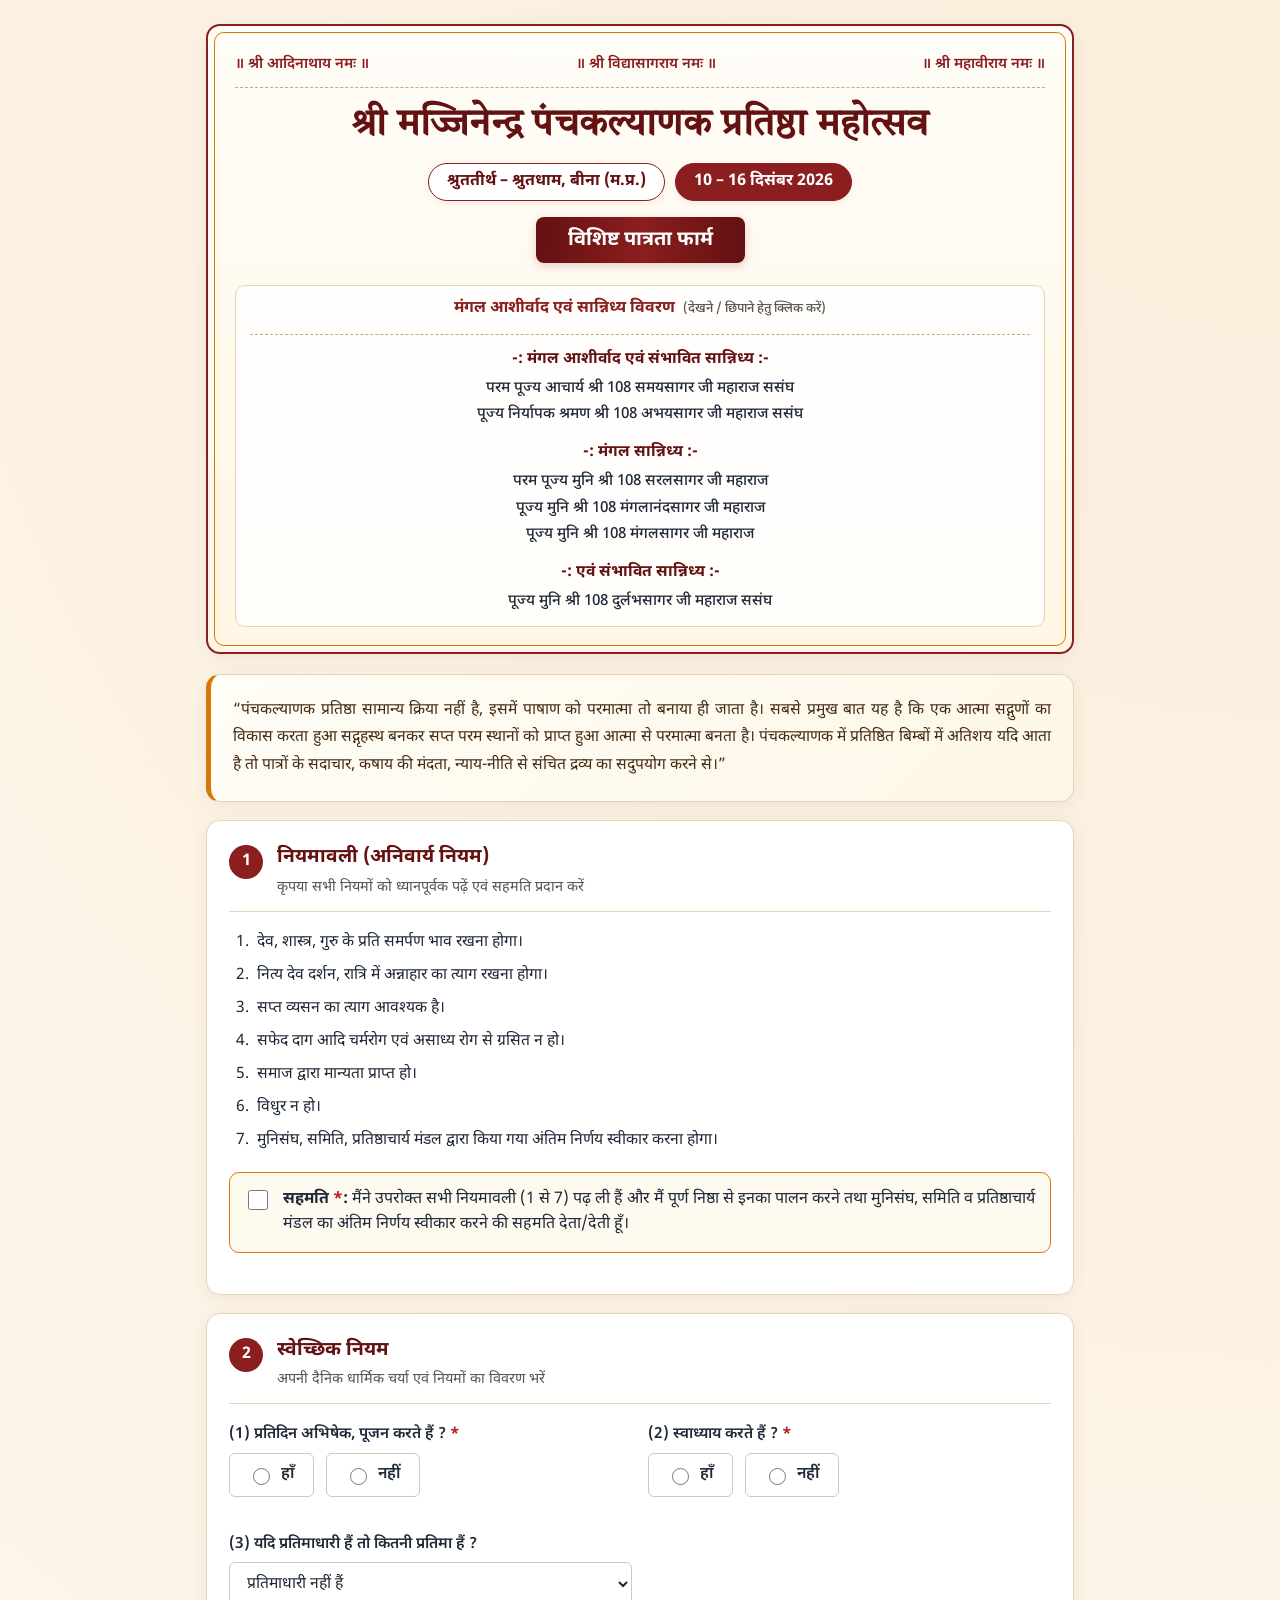
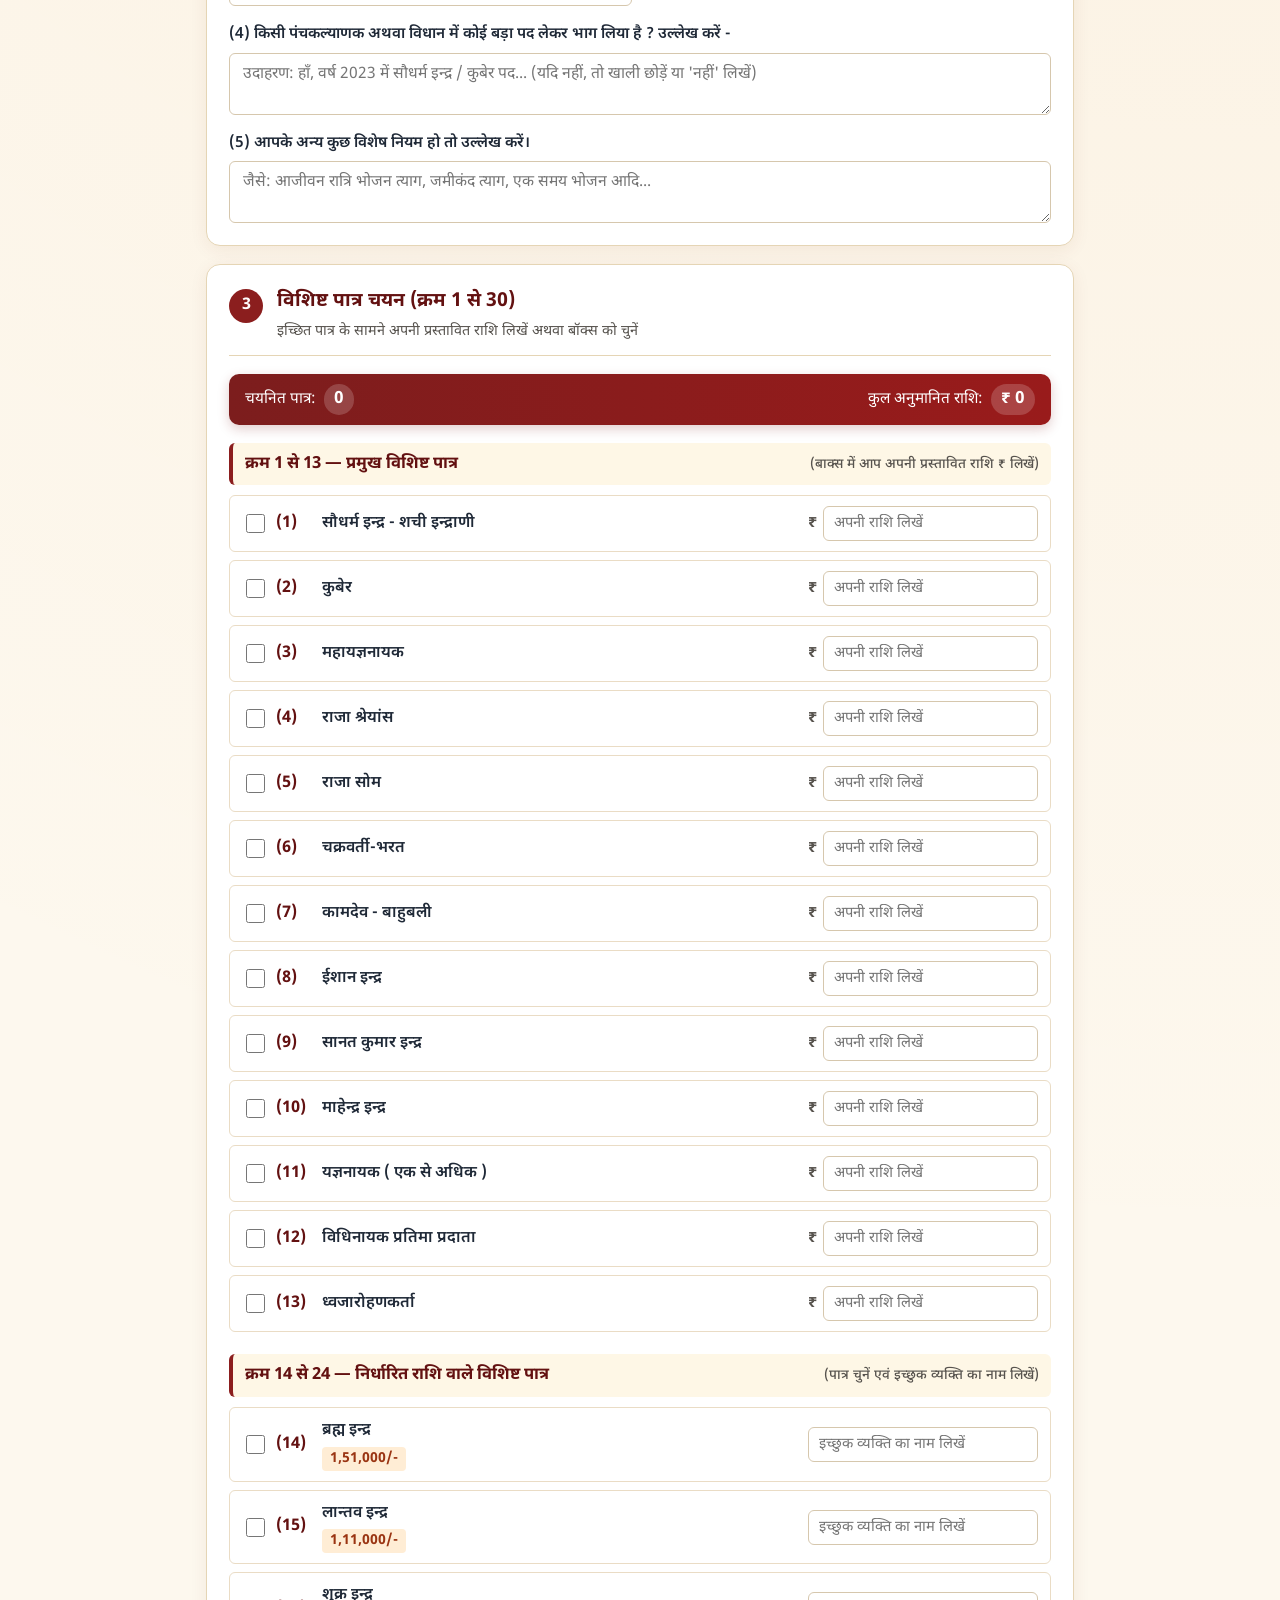
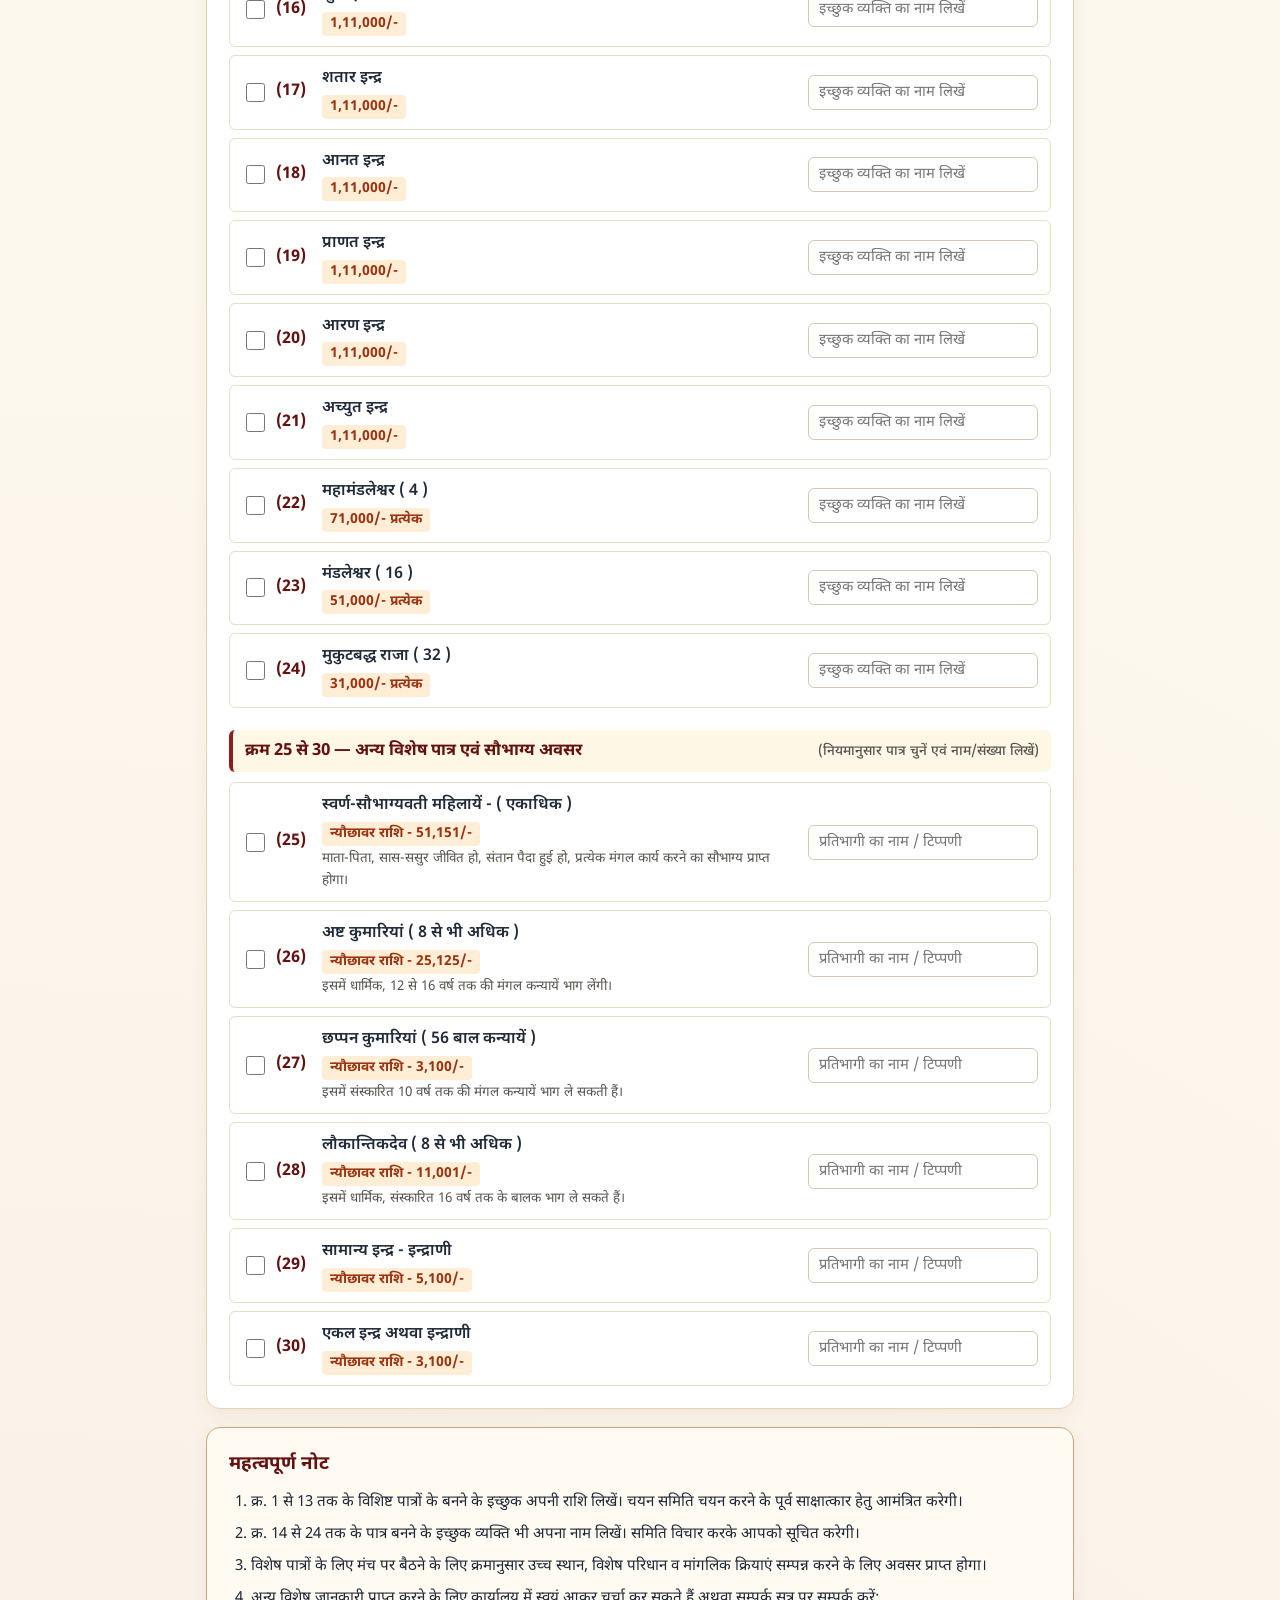
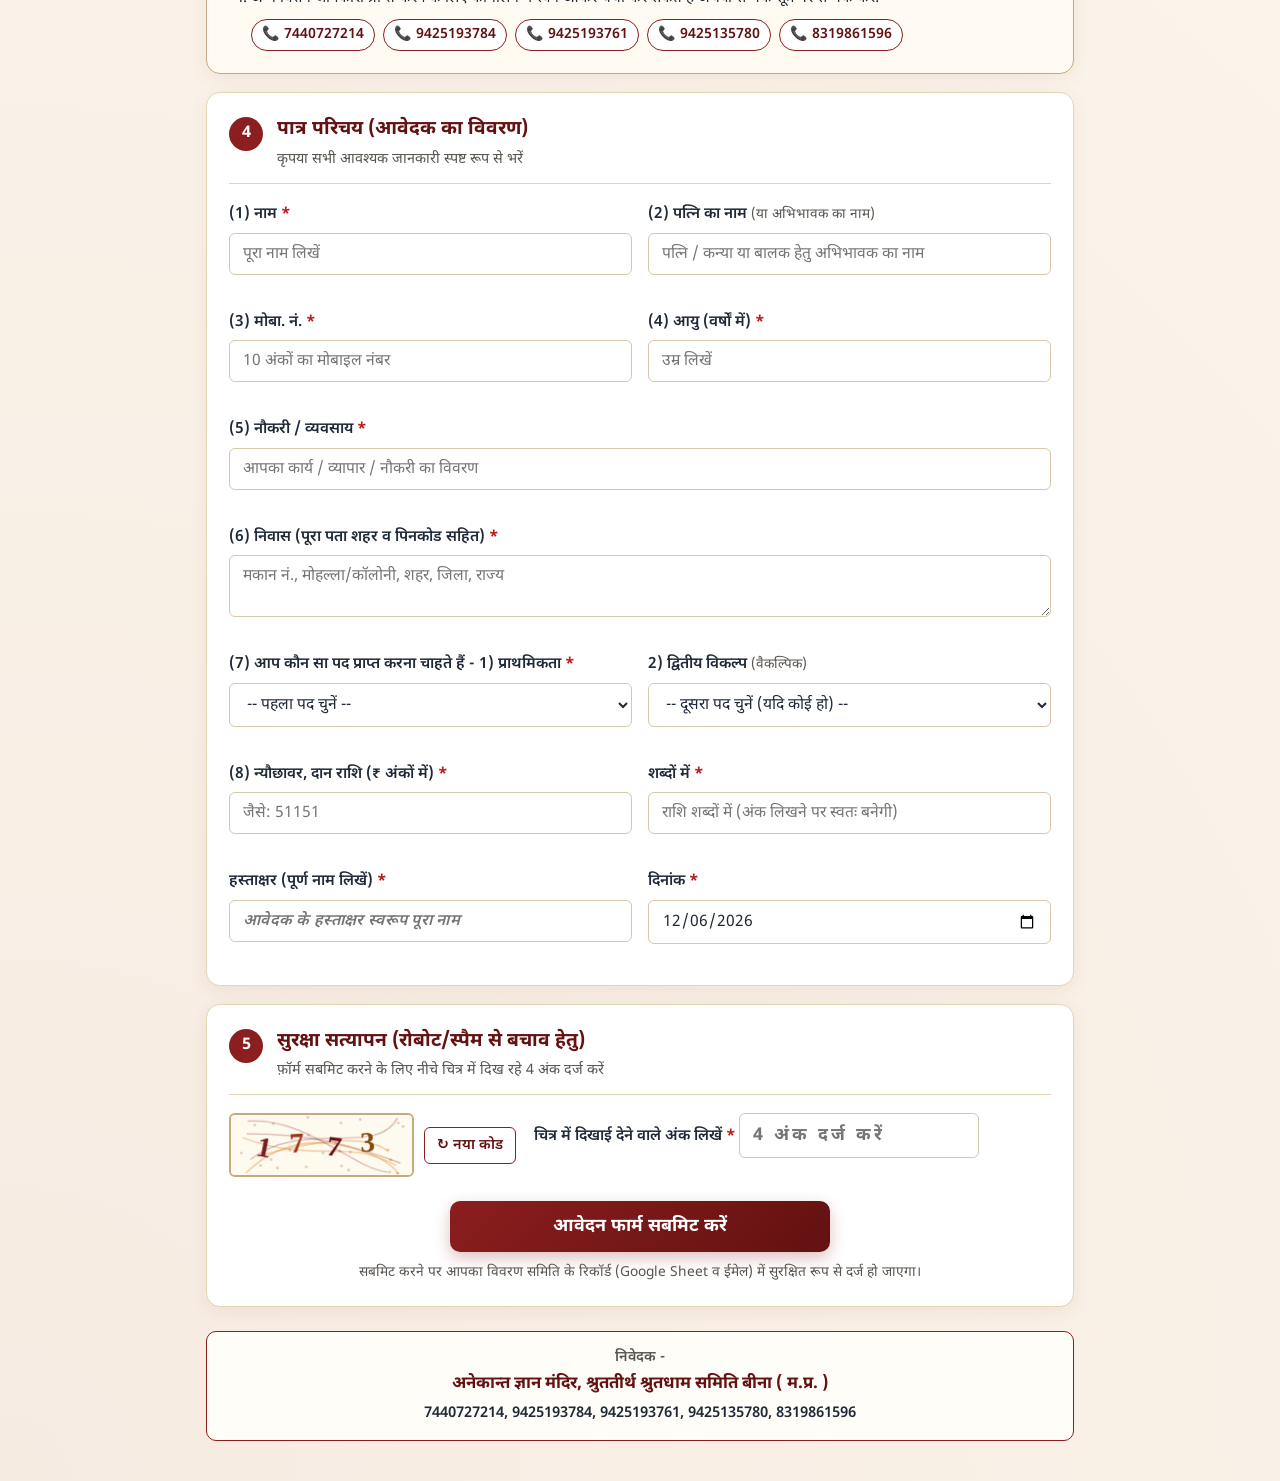
==== index.html @ d009ac20 "Initial commit: Panchkalyanak Vishishta Patrata Online Form" ====
<!DOCTYPE html>
<html lang="hi">
<head>
  <meta charset="UTF-8" />
  <meta name="viewport" content="width=device-width, initial-scale=1.0" />
  <title>विशिष्ट पात्रता फार्म | श्री मज्जिनेन्द्र पंचकल्याणक प्रतिष्ठा महोत्सव - बीना (म.प्र.)</title>
  <meta name="description" content="श्री मज्जिनेन्द्र पंचकल्याणक प्रतिष्ठा महोत्सव, श्रुततीर्थ – श्रुतधाम, बीना (म.प्र.) (10–16 दिसंबर 2026) हेतु ऑनलाइन विशिष्ट पात्रता आवेदन फार्म।" />
  <link rel="preconnect" href="https://fonts.googleapis.com" />
  <link rel="preconnect" href="https://fonts.gstatic.com" crossorigin />
  <link href="https://fonts.googleapis.com/css2?family=Noto+Sans+Devanagari:wght@400;500;600;700;800&family=Tiro+Devanagari+Hindi:ital@0;1&display=swap" rel="stylesheet" />
  <link rel="stylesheet" href="styles.css" />
</head>
<body>
  <!-- Connection Mode Banner (Visible only in Demo Mode before Apps Script URL is set) -->
  <div id="demoBanner" class="demo-banner hidden" role="status">
    <div class="demo-banner-inner">
      <span class="demo-badge">डेमो मोड</span>
      <span>यह फ़ॉर्म अभी स्थानीय प्रीव्यू मोड में है। ईमेल (<strong>1001anujjain@gmail.com</strong> - <em>panchkalyanak</em> फ़ोल्डर) व Google Sheet से जोड़ने के लिए <code>config.js</code> में अपना Apps Script URL जोड़ें।</span>
    </div>
  </div>

  <div class="page-wrapper">
    <!-- Sacred Header Card (Matches Page 1 of Offline Form) -->
    <header class="mahotsav-header">
      <div class="header-double-border">
        <div class="invocations">
          <span>॥ श्री आदिनाथाय नमः ॥</span>
          <span>॥ श्री विद्यासागराय नमः ॥</span>
          <span>॥ श्री महावीराय नमः ॥</span>
        </div>

        <h1 class="mahotsav-title">श्री मज्जिनेन्द्र पंचकल्याणक प्रतिष्ठा महोत्सव</h1>

        <div class="header-badges">
          <div class="ornate-pill">श्रुततीर्थ – श्रुतधाम, बीना (म.प्र.)</div>
          <div class="ornate-pill date-pill">10 – 16 दिसंबर 2026</div>
        </div>

        <div class="form-title-ribbon">
          <h2>विशिष्ट पात्रता फार्म</h2>
        </div>

        <!-- Blessings & Sannidhya -->
        <details class="sannidhya-details" open>
          <summary class="sannidhya-toggle">
            <span>मंगल आशीर्वाद एवं सान्निध्य विवरण</span>
            <span class="toggle-hint">(देखने / छिपाने हेतु क्लिक करें)</span>
          </summary>
          <div class="sannidhya-grid">
            <div class="sannidhya-block">
              <h3>-: मंगल आशीर्वाद एवं संभावित सान्निध्य :-</h3>
              <p>परम पूज्य आचार्य श्री 108 समयसागर जी महाराज ससंघ</p>
              <p>पूज्य निर्यापक श्रमण श्री 108 अभयसागर जी महाराज ससंघ</p>
            </div>
            <div class="sannidhya-block">
              <h3>-: मंगल सान्निध्य :-</h3>
              <p>परम पूज्य मुनि श्री 108 सरलसागर जी महाराज</p>
              <p>पूज्य मुनि श्री 108 मंगलानंदसागर जी महाराज</p>
              <p>पूज्य मुनि श्री 108 मंगलसागर जी महाराज</p>
            </div>
            <div class="sannidhya-block">
              <h3>-: एवं संभावित सान्निध्य :-</h3>
              <p>पूज्य मुनि श्री 108 दुर्लभसागर जी महाराज ससंघ</p>
            </div>
          </div>
        </details>
      </div>
    </header>

    <!-- Main Form Container -->
    <main id="formContainer">
      <!-- Intro Philosophy Banner (Page 2 top) -->
      <section class="card intro-quote-card" aria-label="महत्व एवं भावना">
        <p class="intro-quote">
          “पंचकल्याणक प्रतिष्ठा सामान्य क्रिया नहीं है, इसमें पाषाण को परमात्मा तो बनाया ही जाता है। सबसे प्रमुख बात यह है कि एक आत्मा सद्गुणों का विकास करता हुआ सद्गृहस्थ बनकर सप्त परम स्थानों को प्राप्त हुआ आत्मा से परमात्मा बनता है। पंचकल्याणक में प्रतिष्ठित बिम्बों में अतिशय यदि आता है तो पात्रों के सदाचार, कषाय की मंदता, न्याय-नीति से संचित द्रव्य का सदुपयोग करने से।”
        </p>
      </section>

      <form id="panchkalyanakForm" novalidate>
        <!-- Honeypot anti-bot field (hidden from real users) -->
        <div class="hp-field" aria-hidden="true">
          <label for="website_hp">Website</label>
          <input type="text" id="website_hp" name="website_hp" tabindex="-1" autocomplete="off" />
        </div>

        <!-- Section 1: Niyamavali (Mandatory Rules) -->
        <section class="card section-card" id="sec-niyamavali">
          <div class="section-heading">
            <span class="section-step">1</span>
            <div>
              <h3>नियमावली (अनिवार्य नियम)</h3>
              <p class="section-sub">कृपया सभी नियमों को ध्यानपूर्वक पढ़ें एवं सहमति प्रदान करें</p>
            </div>
          </div>

          <ol class="rules-list">
            <li>देव, शास्त्र, गुरु के प्रति समर्पण भाव रखना होगा।</li>
            <li>नित्य देव दर्शन, रात्रि में अन्नाहार का त्याग रखना होगा।</li>
            <li>सप्त व्यसन का त्याग आवश्यक है।</li>
            <li>सफेद दाग आदि चर्मरोग एवं असाध्य रोग से ग्रसित न हो।</li>
            <li>समाज द्वारा मान्यता प्राप्त हो।</li>
            <li>विधुर न हो।</li>
            <li>मुनिसंघ, समिति, प्रतिष्ठाचार्य मंडल द्वारा किया गया अंतिम निर्णय स्वीकार करना होगा।</li>
          </ol>

          <label class="consent-box" for="rulesAgreed">
            <input type="checkbox" id="rulesAgreed" name="rulesAgreed" required />
            <span>
              <strong>सहमति <span class="req">*</span>:</strong> मैंने उपरोक्त सभी नियमावली (1 से 7) पढ़ ली हैं और मैं पूर्ण निष्ठा से इनका पालन करने तथा मुनिसंघ, समिति व प्रतिष्ठाचार्य मंडल का अंतिम निर्णय स्वीकार करने की सहमति देता/देती हूँ।
            </span>
          </label>
          <div class="field-error" id="err-rulesAgreed"></div>
        </section>

        <!-- Section 2: Swechhik Niyam (Voluntary Rules) -->
        <section class="card section-card" id="sec-swechhik">
          <div class="section-heading">
            <span class="section-step">2</span>
            <div>
              <h3>स्वेच्छिक नियम</h3>
              <p class="section-sub">अपनी दैनिक धार्मिक चर्या एवं नियमों का विवरण भरें</p>
            </div>
          </div>

          <div class="voluntary-grid">
            <div class="form-group">
              <label class="group-label">(1) प्रतिदिन अभिषेक, पूजन करते हैं ? <span class="req">*</span></label>
              <div class="radio-row">
                <label class="radio-chip">
                  <input type="radio" name="abhishekPoojan" value="हाँ" required />
                  <span>हाँ</span>
                </label>
                <label class="radio-chip">
                  <input type="radio" name="abhishekPoojan" value="नहीं" />
                  <span>नहीं</span>
                </label>
              </div>
              <div class="field-error" id="err-abhishekPoojan"></div>
            </div>

            <div class="form-group">
              <label class="group-label">(2) स्वाध्याय करते हैं ? <span class="req">*</span></label>
              <div class="radio-row">
                <label class="radio-chip">
                  <input type="radio" name="swadhyay" value="हाँ" required />
                  <span>हाँ</span>
                </label>
                <label class="radio-chip">
                  <input type="radio" name="swadhyay" value="नहीं" />
                  <span>नहीं</span>
                </label>
              </div>
              <div class="field-error" id="err-swadhyay"></div>
            </div>

            <div class="form-group">
              <label for="pratimaCount" class="group-label">(3) यदि प्रतिमाधारी हैं तो कितनी प्रतिमा हैं ?</label>
              <select id="pratimaCount" name="pratimaCount" class="form-control">
                <option value="प्रतिमाधारी नहीं हैं">प्रतिमाधारी नहीं हैं</option>
                <option value="1 प्रतिमा">1 प्रतिमा</option>
                <option value="2 प्रतिमा">2 प्रतिमा</option>
                <option value="3 प्रतिमा">3 प्रतिमा</option>
                <option value="4 प्रतिमा">4 प्रतिमा</option>
                <option value="5 प्रतिमा">5 प्रतिमा</option>
                <option value="6 प्रतिमा">6 प्रतिमा</option>
                <option value="7 प्रतिमा">7 प्रतिमा</option>
                <option value="8 प्रतिमा">8 प्रतिमा</option>
                <option value="9 प्रतिमा">9 प्रतिमा</option>
                <option value="10 प्रतिमा">10 प्रतिमा</option>
                <option value="11 प्रतिमा">11 प्रतिमा</option>
              </select>
            </div>

            <div class="form-group full-width">
              <label for="previousPanchkalyanak" class="group-label">(4) किसी पंचकल्याणक अथवा विधान में कोई बड़ा पद लेकर भाग लिया है ? उल्लेख करें -</label>
              <textarea id="previousPanchkalyanak" name="previousPanchkalyanak" class="form-control" rows="2" placeholder="उदाहरण: हाँ, वर्ष 2023 में सौधर्म इन्द्र / कुबेर पद... (यदि नहीं, तो खाली छोड़ें या 'नहीं' लिखें)"></textarea>
            </div>

            <div class="form-group full-width">
              <label for="otherSpecialRules" class="group-label">(5) आपके अन्य कुछ विशेष नियम हो तो उल्लेख करें।</label>
              <textarea id="otherSpecialRules" name="otherSpecialRules" class="form-control" rows="2" placeholder="जैसे: आजीवन रात्रि भोजन त्याग, जमीकंद त्याग, एक समय भोजन आदि..."></textarea>
            </div>
          </div>
        </section>

        <!-- Section 3: Vishishta Patra (Items 1 to 30) -->
        <section class="card section-card" id="sec-patra">
          <div class="section-heading">
            <span class="section-step">3</span>
            <div>
              <h3>विशिष्ट पात्र चयन (क्रम 1 से 30)</h3>
              <p class="section-sub">इच्छित पात्र के सामने अपनी प्रस्तावित राशि लिखें अथवा बॉक्स को चुनें</p>
            </div>
          </div>

          <!-- Live Selection Summary Bar -->
          <div class="selection-summary-bar" id="selectionSummaryBar">
            <div class="summary-stat">
              <span class="summary-label">चयनित पात्र:</span>
              <strong id="selectedCountBadge">0</strong>
            </div>
            <div class="summary-stat">
              <span class="summary-label">कुल अनुमानित राशि:</span>
              <strong id="selectedTotalBadge">₹ 0</strong>
            </div>
          </div>

          <!-- Group A: 1 to 13 -->
          <div class="patra-group">
            <div class="patra-group-header">
              <h4>क्रम 1 से 13 — प्रमुख विशिष्ट पात्र</h4>
              <span class="group-hint">(बाक्स में आप अपनी प्रस्तावित राशि ₹ लिखें)</span>
            </div>
            <div id="patraGroupA" class="patra-list"></div>
          </div>

          <!-- Group B: 14 to 24 -->
          <div class="patra-group">
            <div class="patra-group-header">
              <h4>क्रम 14 से 24 — निर्धारित राशि वाले विशिष्ट पात्र</h4>
              <span class="group-hint">(पात्र चुनें एवं इच्छुक व्यक्ति का नाम लिखें)</span>
            </div>
            <div id="patraGroupB" class="patra-list"></div>
          </div>

          <!-- Group C: 25 to 30 -->
          <div class="patra-group">
            <div class="patra-group-header">
              <h4>क्रम 25 से 30 — अन्य विशेष पात्र एवं सौभाग्य अवसर</h4>
              <span class="group-hint">(नियमानुसार पात्र चुनें एवं नाम/संख्या लिखें)</span>
            </div>
            <div id="patraGroupC" class="patra-list"></div>
          </div>
        </section>

        <!-- Section 4: Important Notes -->
        <section class="card notes-card" id="sec-notes">
          <h3>महत्वपूर्ण नोट</h3>
          <ol class="notes-list">
            <li>क्र. 1 से 13 तक के विशिष्ट पात्रों के बनने के इच्छुक अपनी राशि लिखें। चयन समिति चयन करने के पूर्व साक्षात्कार हेतु आमंत्रित करेगी।</li>
            <li>क्र. 14 से 24 तक के पात्र बनने के इच्छुक व्यक्ति भी अपना नाम लिखें। समिति विचार करके आपको सूचित करेगी।</li>
            <li>विशेष पात्रों के लिए मंच पर बैठने के लिए क्रमानुसार उच्च स्थान, विशेष परिधान व मांगलिक क्रियाएं सम्पन्न करने के लिए अवसर प्राप्त होगा।</li>
            <li>
              अन्य विशेष जानकारी प्राप्त करने के लिए कार्यालय में स्वयं आकर चर्चा कर सकते हैं अथवा सम्पर्क सूत्र पर सम्पर्क करें:
              <div class="contact-chips">
                <a href="tel:7440727214" class="contact-chip">📞 7440727214</a>
                <a href="tel:9425193784" class="contact-chip">📞 9425193784</a>
                <a href="tel:9425193761" class="contact-chip">📞 9425193761</a>
                <a href="tel:9425135780" class="contact-chip">📞 9425135780</a>
                <a href="tel:8319861596" class="contact-chip">📞 8319861596</a>
              </div>
            </li>
          </ol>
        </section>

        <!-- Section 5: Patra Parichay (Applicant Details) -->
        <section class="card section-card" id="sec-parichay">
          <div class="section-heading">
            <span class="section-step">4</span>
            <div>
              <h3>पात्र परिचय (आवेदक का विवरण)</h3>
              <p class="section-sub">कृपया सभी आवश्यक जानकारी स्पष्ट रूप से भरें</p>
            </div>
          </div>

          <div class="parichay-grid">
            <div class="form-group">
              <label for="applicantName" class="group-label">(1) नाम <span class="req">*</span></label>
              <input type="text" id="applicantName" name="applicantName" class="form-control" required placeholder="पूरा नाम लिखें" />
              <div class="field-error" id="err-applicantName"></div>
            </div>

            <div class="form-group">
              <label for="spouseName" class="group-label">(2) पत्नि का नाम <span class="field-opt">(या अभिभावक का नाम)</span></label>
              <input type="text" id="spouseName" name="spouseName" class="form-control" placeholder="पत्नि / कन्या या बालक हेतु अभिभावक का नाम" />
            </div>

            <div class="form-group">
              <label for="mobileNumber" class="group-label">(3) मोबा. नं. <span class="req">*</span></label>
              <input type="tel" id="mobileNumber" name="mobileNumber" class="form-control" required maxlength="10" inputmode="numeric" placeholder="10 अंकों का मोबाइल नंबर" />
              <div class="field-error" id="err-mobileNumber"></div>
            </div>

            <div class="form-group">
              <label for="age" class="group-label">(4) आयु (वर्षों में) <span class="req">*</span></label>
              <input type="number" id="age" name="age" class="form-control" required min="1" max="120" placeholder="उम्र लिखें" />
              <div class="field-error" id="err-age"></div>
            </div>

            <div class="form-group full-width">
              <label for="occupation" class="group-label">(5) नौकरी / व्यवसाय <span class="req">*</span></label>
              <input type="text" id="occupation" name="occupation" class="form-control" required placeholder="आपका कार्य / व्यापार / नौकरी का विवरण" />
              <div class="field-error" id="err-occupation"></div>
            </div>

            <div class="form-group full-width">
              <label for="address" class="group-label">(6) निवास (पूरा पता शहर व पिनकोड सहित) <span class="req">*</span></label>
              <textarea id="address" name="address" class="form-control" rows="2" required placeholder="मकान नं., मोहल्ला/कॉलोनी, शहर, जिला, राज्य"></textarea>
              <div class="field-error" id="err-address"></div>
            </div>

            <div class="form-group">
              <label for="desiredRole1" class="group-label">(7) आप कौन सा पद प्राप्त करना चाहते हैं - 1) प्राथमिकता <span class="req">*</span></label>
              <select id="desiredRole1" name="desiredRole1" class="form-control" required>
                <option value="">-- पहला पद चुनें --</option>
              </select>
              <div class="field-error" id="err-desiredRole1"></div>
            </div>

            <div class="form-group">
              <label for="desiredRole2" class="group-label">2) द्वितीय विकल्प <span class="field-opt">(वैकल्पिक)</span></label>
              <select id="desiredRole2" name="desiredRole2" class="form-control">
                <option value="">-- दूसरा पद चुनें (यदि कोई हो) --</option>
              </select>
            </div>

            <div class="form-group">
              <label for="donationAmount" class="group-label">(8) न्यौछावर, दान राशि (₹ अंकों में) <span class="req">*</span></label>
              <input type="number" id="donationAmount" name="donationAmount" class="form-control" required min="0" placeholder="जैसे: 51151" />
              <div class="field-error" id="err-donationAmount"></div>
            </div>

            <div class="form-group">
              <label for="donationAmountWords" class="group-label">शब्दों में <span class="req">*</span></label>
              <input type="text" id="donationAmountWords" name="donationAmountWords" class="form-control" required placeholder="राशि शब्दों में (अंक लिखने पर स्वतः बनेगी)" />
              <div class="field-error" id="err-donationAmountWords"></div>
            </div>

            <div class="form-group">
              <label for="signature" class="group-label">हस्ताक्षर (पूर्ण नाम लिखें) <span class="req">*</span></label>
              <input type="text" id="signature" name="signature" class="form-control signature-input" required placeholder="आवेदक के हस्ताक्षर स्वरूप पूरा नाम" />
              <div class="field-error" id="err-signature"></div>
            </div>

            <div class="form-group">
              <label for="submissionDate" class="group-label">दिनांक <span class="req">*</span></label>
              <input type="date" id="submissionDate" name="submissionDate" class="form-control" required />
              <div class="field-error" id="err-submissionDate"></div>
            </div>
          </div>
        </section>

        <!-- Section 6: Simple CAPTCHA & Submit -->
        <section class="card section-card captcha-card" id="sec-captcha">
          <div class="section-heading">
            <span class="section-step">5</span>
            <div>
              <h3>सुरक्षा सत्यापन (रोबोट/स्पैम से बचाव हेतु)</h3>
              <p class="section-sub">फ़ॉर्म सबमिट करने के लिए नीचे चित्र में दिख रहे 4 अंक दर्ज करें</p>
            </div>
          </div>

          <div class="captcha-row">
            <div class="captcha-visual-box">
              <div id="captchaDisplay" class="captcha-display" aria-label="सुरक्षा कोड चित्र">
                <span class="captcha-loading">कोड लोड हो रहा है...</span>
              </div>
              <button type="button" id="refreshCaptchaBtn" class="btn-refresh-captcha" title="नया कोड प्राप्त करें">
                ↻ नया कोड
              </button>
            </div>

            <div class="captcha-input-wrap">
              <label for="captchaInput" class="group-label">चित्र में दिखाई देने वाले अंक लिखें <span class="req">*</span></label>
              <input type="text" id="captchaInput" name="captchaInput" class="form-control captcha-input" required maxlength="6" inputmode="numeric" autocomplete="off" placeholder="4 अंक दर्ज करें" />
              <div class="field-error" id="err-captchaInput"></div>
            </div>
          </div>

          <div id="formGlobalError" class="global-error hidden" role="alert"></div>

          <div class="submit-actions">
            <button type="submit" id="submitBtn" class="btn-submit">
              <span class="btn-text">आवेदन फार्म सबमिट करें</span>
              <span class="btn-spinner hidden" aria-hidden="true"></span>
            </button>
            <p class="submit-note">
              सबमिट करने पर आपका विवरण समिति के रिकॉर्ड (Google Sheet व ईमेल) में सुरक्षित रूप से दर्ज हो जाएगा।
            </p>
          </div>
        </section>
      </form>
    </main>

    <!-- Success / Confirmation Receipt View -->
    <section id="receiptView" class="card receipt-card hidden" aria-live="polite">
      <div class="receipt-badge">✓</div>
      <h2>आवेदन सफलतापूर्वक प्राप्त हुआ!</h2>
      <p class="receipt-subtitle">
        श्री मज्जिनेन्द्र पंचकल्याणक प्रतिष्ठा महोत्सव - विशिष्ट पात्रता फार्म दर्ज कर लिया गया है।
      </p>

      <div class="receipt-ref-box">
        <span>आवेदन संदर्भ क्रमांक (Reference ID):</span>
        <strong id="receiptRefId">PK-2026-0000</strong>
      </div>

      <div id="receiptDemoNotice" class="receipt-demo-notice hidden">
        <strong>नोट (डेमो मोड):</strong> अभी Apps Script URL लिंक नहीं है, इसलिए यह केवल लोकल प्रीव्यू रसीद है। लाइव होने के बाद हर एंट्री सीधे <strong>1001anujjain@gmail.com</strong> (<em>panchkalyanak</em> फ़ोल्डर) व Google Sheet में जाएगी।
      </div>

      <div class="receipt-summary" id="receiptSummary"></div>

      <div class="receipt-actions no-print">
        <button type="button" id="printReceiptBtn" class="btn-secondary">🖨️ रसीद प्रिंट / PDF सेव करें</button>
        <button type="button" id="newFormBtn" class="btn-primary-outline">नया फॉर्म भरें</button>
      </div>
    </section>

    <!-- Footer (Nivedak from Page 1) -->
    <footer class="mahotsav-footer">
      <div class="footer-box">
        <p class="nivedak-label">निवेदक -</p>
        <p class="nivedak-name">अनेकान्त ज्ञान मंदिर, श्रुततीर्थ श्रुतधाम समिति बीना ( म.प्र. )</p>
        <p class="nivedak-phones">
          7440727214, 9425193784, 9425193761, 9425135780, 8319861596
        </p>
      </div>
    </footer>
  </div>

  <script src="config.js"></script>
  <script src="app.js"></script>
</body>
</html>
---- styles.css ----
:root {
  --bg-page: #fdf8ee;
  --bg-card: #ffffff;
  --bg-subtle: #fffaf0;
  --primary: #8b1e1e;       /* Sacred Deep Maroon */
  --primary-dark: #631111;
  --accent: #d97706;        /* Saffron Gold */
  --accent-light: #fef3c7;
  --border: #e5d5b5;
  --border-strong: #c8a97e;
  --text-main: #1f2937;
  --text-muted: #57534e;
  --success: #15803d;
  --success-bg: #f0fdf4;
  --danger: #b91c1c;
  --danger-bg: #fef2f2;
  --radius-lg: 14px;
  --radius-md: 10px;
  --radius-sm: 6px;
  --shadow-card: 0 4px 18px rgba(107, 45, 20, 0.07);
}

*,
*::before,
*::after {
  box-sizing: border-box;
}

body {
  margin: 0;
  padding: 0;
  background-color: var(--bg-page);
  background-image: radial-gradient(circle at top right, rgba(217, 119, 6, 0.08), transparent 45%),
    radial-gradient(circle at bottom left, rgba(139, 30, 30, 0.06), transparent 45%);
  color: var(--text-main);
  font-family: "Noto Sans Devanagari", system-ui, -apple-system, "Segoe UI", Roboto, sans-serif;
  line-height: 1.6;
  font-size: 16px;
}

.hidden {
  display: none !important;
}

/* Demo Mode Banner */
.demo-banner {
  background: #fff7ed;
  border-bottom: 2px solid #f59e0b;
  color: #7c2d12;
  padding: 10px 16px;
  font-size: 0.9rem;
}

.demo-banner-inner {
  max-width: 900px;
  margin: 0 auto;
  display: flex;
  flex-wrap: wrap;
  align-items: center;
  gap: 8px;
}

.demo-badge {
  background: #d97706;
  color: #fff;
  padding: 2px 10px;
  border-radius: 999px;
  font-weight: 700;
  font-size: 0.8rem;
}

.demo-banner code {
  background: rgba(217, 119, 6, 0.14);
  padding: 1px 6px;
  border-radius: 4px;
  font-family: monospace;
}

/* Main Page Wrapper */
.page-wrapper {
  max-width: 900px;
  margin: 24px auto 40px;
  padding: 0 16px;
}

/* Header Card */
.mahotsav-header {
  background: linear-gradient(180deg, #fffdf8 0%, #fff6e5 100%);
  border: 2px solid var(--primary);
  border-radius: var(--radius-lg);
  padding: 6px;
  box-shadow: var(--shadow-card);
  margin-bottom: 20px;
}

.header-double-border {
  border: 1.5px solid var(--accent);
  border-radius: 10px;
  padding: 20px 20px 18px;
  text-align: center;
}

.invocations {
  display: flex;
  flex-wrap: wrap;
  justify-content: space-between;
  gap: 8px;
  font-size: 0.92rem;
  font-weight: 600;
  color: var(--primary);
  border-bottom: 1px dashed var(--border-strong);
  padding-bottom: 10px;
  margin-bottom: 14px;
}

.mahotsav-title {
  margin: 4px 0 14px;
  font-family: "Tiro Devanagari Hindi", "Noto Sans Devanagari", serif;
  font-size: clamp(1.55rem, 4vw, 2.3rem);
  font-weight: 700;
  color: var(--primary-dark);
  letter-spacing: 0.3px;
  line-height: 1.3;
}

.header-badges {
  display: flex;
  flex-wrap: wrap;
  justify-content: center;
  gap: 10px;
  margin-bottom: 16px;
}

.ornate-pill {
  background: #fff;
  border: 1.5px solid var(--primary);
  color: var(--primary-dark);
  padding: 5px 18px;
  border-radius: 999px;
  font-weight: 700;
  font-size: 1rem;
  box-shadow: 0 2px 6px rgba(139, 30, 30, 0.08);
}

.date-pill {
  background: var(--primary);
  color: #fff;
  border-color: var(--primary);
}

.form-title-ribbon {
  display: inline-block;
  background: linear-gradient(90deg, var(--primary-dark), var(--primary), var(--primary-dark));
  color: #fff;
  padding: 7px 32px;
  border-radius: 8px;
  margin-bottom: 14px;
  box-shadow: 0 3px 10px rgba(139, 30, 30, 0.2);
}

.form-title-ribbon h2 {
  margin: 0;
  font-size: 1.25rem;
  font-weight: 700;
}

/* Sannidhya Accordion */
.sannidhya-details {
  margin-top: 8px;
  background: rgba(255, 255, 255, 0.85);
  border: 1px solid var(--border);
  border-radius: var(--radius-md);
  padding: 10px 14px;
  text-align: center;
}

.sannidhya-toggle {
  cursor: pointer;
  font-weight: 700;
  color: var(--primary);
  display: flex;
  justify-content: center;
  align-items: center;
  gap: 8px;
  list-style: none;
}

.sannidhya-toggle::-webkit-details-marker {
  display: none;
}

.toggle-hint {
  font-size: 0.8rem;
  font-weight: 500;
  color: var(--text-muted);
}

.sannidhya-grid {
  margin-top: 12px;
  padding-top: 12px;
  border-top: 1px dashed var(--border-strong);
  display: grid;
  gap: 12px;
}

.sannidhya-block h3 {
  margin: 0 0 4px;
  font-size: 0.98rem;
  color: var(--primary-dark);
}

.sannidhya-block p {
  margin: 2px 0;
  font-size: 0.95rem;
  font-weight: 500;
}

/* Cards */
.card {
  background: var(--bg-card);
  border: 1px solid var(--border);
  border-radius: var(--radius-lg);
  padding: 22px;
  margin-bottom: 18px;
  box-shadow: var(--shadow-card);
}

.intro-quote-card {
  background: linear-gradient(135deg, #fffdf7 0%, #fef7e6 100%);
  border-left: 5px solid var(--accent);
}

.intro-quote {
  margin: 0;
  font-size: 0.98rem;
  color: #442c15;
  text-align: justify;
  line-height: 1.75;
}

.section-heading {
  display: flex;
  align-items: flex-start;
  gap: 14px;
  margin-bottom: 18px;
  padding-bottom: 12px;
  border-bottom: 1.5px solid var(--border);
}

.section-step {
  flex-shrink: 0;
  width: 34px;
  height: 34px;
  border-radius: 50%;
  background: var(--primary);
  color: #fff;
  display: flex;
  align-items: center;
  justify-content: center;
  font-weight: 700;
  font-size: 1rem;
  margin-top: 2px;
}

.section-heading h3 {
  margin: 0;
  font-size: 1.2rem;
  color: var(--primary-dark);
}

.section-sub {
  margin: 2px 0 0;
  font-size: 0.9rem;
  color: var(--text-muted);
}

/* Niyamavali Rules */
.rules-list {
  margin: 0 0 18px;
  padding-left: 24px;
  display: grid;
  gap: 8px;
}

.rules-list li {
  padding-left: 4px;
  font-size: 0.98rem;
}

.consent-box {
  display: flex;
  align-items: flex-start;
  gap: 12px;
  background: var(--bg-subtle);
  border: 1.5px solid var(--accent);
  border-radius: var(--radius-md);
  padding: 14px;
  cursor: pointer;
  transition: background-color 0.2s;
}

.consent-box:hover {
  background: #fef3c7;
}

.consent-box input[type="checkbox"] {
  width: 20px;
  height: 20px;
  margin-top: 3px;
  accent-color: var(--primary);
  flex-shrink: 0;
  cursor: pointer;
}

/* Form Controls */
.voluntary-grid,
.parichay-grid {
  display: grid;
  grid-template-columns: repeat(2, minmax(0, 1fr));
  gap: 16px;
}

.form-group {
  display: flex;
  flex-direction: column;
}

.form-group.full-width {
  grid-column: 1 / -1;
}

.group-label {
  font-weight: 600;
  margin-bottom: 6px;
  font-size: 0.96rem;
  color: var(--text-main);
}

.field-opt {
  font-weight: 400;
  font-size: 0.85rem;
  color: var(--text-muted);
}

.req {
  color: var(--danger);
  font-weight: 700;
}

.form-control {
  width: 100%;
  padding: 10px 13px;
  border: 1.5px solid #d6c7ad;
  border-radius: var(--radius-sm);
  font-family: inherit;
  font-size: 0.98rem;
  color: var(--text-main);
  background: #fff;
  transition: border-color 0.2s, box-shadow 0.2s;
}

.form-control:focus {
  outline: none;
  border-color: var(--primary);
  box-shadow: 0 0 0 3px rgba(139, 30, 30, 0.12);
}

.form-control.invalid {
  border-color: var(--danger);
  background: var(--danger-bg);
}

.signature-input {
  font-style: italic;
  font-weight: 600;
  letter-spacing: 0.3px;
}

/* Radio Chips */
.radio-row {
  display: flex;
  gap: 12px;
  flex-wrap: wrap;
}

.radio-chip {
  display: inline-flex;
  align-items: center;
  gap: 8px;
  padding: 8px 18px;
  border: 1.5px solid #d6c7ad;
  border-radius: var(--radius-sm);
  cursor: pointer;
  background: #fff;
  font-weight: 600;
  transition: all 0.15s;
}

.radio-chip:has(input:checked) {
  border-color: var(--primary);
  background: #fef2f2;
  color: var(--primary-dark);
}

.radio-chip input {
  accent-color: var(--primary);
  width: 17px;
  height: 17px;
  cursor: pointer;
}

/* Selection Summary Bar */
.selection-summary-bar {
  position: sticky;
  top: 8px;
  z-index: 20;
  background: linear-gradient(90deg, #7c1d1d, #991b1b);
  color: #fff;
  border-radius: var(--radius-md);
  padding: 10px 16px;
  margin-bottom: 18px;
  display: flex;
  flex-wrap: wrap;
  justify-content: space-between;
  align-items: center;
  gap: 12px;
  box-shadow: 0 4px 12px rgba(124, 29, 29, 0.22);
}

.summary-stat {
  display: flex;
  align-items: center;
  gap: 8px;
  font-size: 0.96rem;
}

.summary-stat strong {
  background: rgba(255, 255, 255, 0.18);
  padding: 2px 10px;
  border-radius: 999px;
  font-size: 1.05rem;
}

/* Patra Groups & Rows */
.patra-group {
  margin-bottom: 22px;
}

.patra-group:last-child {
  margin-bottom: 0;
}

.patra-group-header {
  display: flex;
  flex-wrap: wrap;
  justify-content: space-between;
  align-items: baseline;
  gap: 6px;
  background: #fef7e6;
  border-left: 4px solid var(--primary);
  padding: 8px 12px;
  border-radius: 6px;
  margin-bottom: 10px;
}

.patra-group-header h4 {
  margin: 0;
  font-size: 1.04rem;
  color: var(--primary-dark);
}

.group-hint {
  font-size: 0.85rem;
  color: var(--text-muted);
  font-weight: 500;
}

.patra-list {
  display: grid;
  gap: 8px;
}

.patra-row {
  display: grid;
  grid-template-columns: auto 1fr minmax(170px, 230px);
  align-items: center;
  gap: 12px;
  padding: 10px 12px;
  border: 1.5px solid #eadcc5;
  border-radius: var(--radius-sm);
  background: #fff;
  transition: border-color 0.2s, background-color 0.2s;
}

.patra-row.selected {
  border-color: var(--primary);
  background: #fff9f5;
}

.patra-check-wrap {
  display: flex;
  align-items: center;
  gap: 8px;
}

.patra-checkbox {
  width: 19px;
  height: 19px;
  accent-color: var(--primary);
  cursor: pointer;
}

.patra-num {
  font-weight: 700;
  color: var(--primary-dark);
  min-width: 34px;
}

.patra-info {
  display: flex;
  flex-direction: column;
}

.patra-title {
  font-weight: 600;
  color: var(--text-main);
}

.patra-desc {
  font-size: 0.84rem;
  color: var(--text-muted);
  margin-top: 2px;
}

.patra-fixed-fee {
  display: inline-block;
  margin-top: 3px;
  font-size: 0.86rem;
  font-weight: 700;
  color: #9a3412;
  background: #ffedd5;
  padding: 1px 8px;
  border-radius: 4px;
  width: fit-content;
}

.patra-input-box {
  display: flex;
  align-items: center;
  gap: 6px;
}

.currency-prefix {
  font-weight: 700;
  color: var(--text-muted);
}

.patra-amount-input,
.patra-note-input {
  width: 100%;
  padding: 7px 10px;
  border: 1.5px solid #d6c7ad;
  border-radius: 6px;
  font-family: inherit;
  font-size: 0.92rem;
}

.patra-amount-input:focus,
.patra-note-input:focus {
  outline: none;
  border-color: var(--primary);
}

/* Notes Card */
.notes-card {
  background: #fffbf2;
  border: 1.5px solid var(--border-strong);
}

.notes-card h3 {
  margin: 0 0 10px;
  color: var(--primary-dark);
}

.notes-list {
  margin: 0;
  padding-left: 22px;
  display: grid;
  gap: 8px;
  font-size: 0.95rem;
}

.contact-chips {
  display: flex;
  flex-wrap: wrap;
  gap: 8px;
  margin-top: 8px;
}

.contact-chip {
  display: inline-flex;
  align-items: center;
  gap: 4px;
  padding: 4px 10px;
  background: #fff;
  border: 1px solid var(--primary);
  color: var(--primary-dark);
  border-radius: 999px;
  text-decoration: none;
  font-weight: 600;
  font-size: 0.88rem;
}

.contact-chip:hover {
  background: var(--primary);
  color: #fff;
}

/* CAPTCHA Section */
.captcha-row {
  display: flex;
  flex-wrap: wrap;
  gap: 18px;
  align-items: flex-end;
  margin-bottom: 18px;
}

.captcha-visual-box {
  display: flex;
  align-items: center;
  gap: 10px;
}

.captcha-display {
  width: 185px;
  height: 64px;
  border: 2px solid var(--border-strong);
  border-radius: var(--radius-sm);
  background: #fffaf0;
  display: flex;
  align-items: center;
  justify-content: center;
  overflow: hidden;
  user-select: none;
}

.captcha-display svg,
.captcha-display canvas {
  width: 100%;
  height: 100%;
  display: block;
}

.captcha-loading {
  font-size: 0.82rem;
  color: var(--text-muted);
}

.btn-refresh-captcha {
  background: #fff;
  border: 1.5px solid var(--primary);
  color: var(--primary-dark);
  padding: 8px 12px;
  border-radius: var(--radius-sm);
  font-family: inherit;
  font-weight: 600;
  font-size: 0.9rem;
  cursor: pointer;
}

.btn-refresh-captcha:hover {
  background: #fef2f2;
}

.captcha-input-wrap {
  flex: 1;
  min-width: 210px;
}

.captcha-input {
  max-width: 240px;
  font-size: 1.1rem;
  font-weight: 700;
  letter-spacing: 3px;
}

/* Honeypot hidden field */
.hp-field {
  position: absolute;
  left: -9999px;
  width: 1px;
  height: 1px;
  overflow: hidden;
  opacity: 0;
  pointer-events: none;
}

/* Errors */
.field-error {
  color: var(--danger);
  font-size: 0.85rem;
  font-weight: 600;
  margin-top: 4px;
  min-height: 1.1em;
}

.global-error {
  background: var(--danger-bg);
  border: 1.5px solid var(--danger);
  color: var(--danger);
  padding: 12px 14px;
  border-radius: var(--radius-sm);
  margin-bottom: 16px;
  font-weight: 600;
}

/* Submit Button */
.submit-actions {
  text-align: center;
  padding-top: 6px;
}

.btn-submit {
  display: inline-flex;
  align-items: center;
  justify-content: center;
  gap: 10px;
  width: 100%;
  max-width: 380px;
  padding: 14px 28px;
  font-family: inherit;
  font-size: 1.12rem;
  font-weight: 700;
  color: #fff;
  background: linear-gradient(135deg, var(--primary) 0%, var(--primary-dark) 100%);
  border: none;
  border-radius: var(--radius-md);
  cursor: pointer;
  box-shadow: 0 6px 16px rgba(139, 30, 30, 0.28);
  transition: transform 0.15s, box-shadow 0.15s, opacity 0.15s;
}

.btn-submit:hover:not(:disabled) {
  transform: translateY(-1px);
  box-shadow: 0 8px 20px rgba(139, 30, 30, 0.34);
}

.btn-submit:disabled {
  opacity: 0.72;
  cursor: not-allowed;
}

.btn-spinner {
  width: 18px;
  height: 18px;
  border: 2.5px solid rgba(255, 255, 255, 0.4);
  border-top-color: #fff;
  border-radius: 50%;
  animation: spin 0.75s linear infinite;
}

@keyframes spin {
  to {
    transform: rotate(360deg);
  }
}

.submit-note {
  margin: 10px 0 0;
  font-size: 0.86rem;
  color: var(--text-muted);
}

/* Receipt View */
.receipt-card {
  text-align: center;
  border: 2px solid var(--success);
  background: #fff;
  padding: 28px 22px;
}

.receipt-badge {
  width: 60px;
  height: 60px;
  margin: 0 auto 12px;
  border-radius: 50%;
  background: var(--success);
  color: #fff;
  font-size: 2rem;
  font-weight: 700;
  display: flex;
  align-items: center;
  justify-content: center;
}

.receipt-card h2 {
  margin: 0 0 6px;
  color: var(--success);
}

.receipt-subtitle {
  margin: 0 0 16px;
  color: var(--text-muted);
}

.receipt-ref-box {
  display: inline-flex;
  flex-wrap: wrap;
  align-items: center;
  justify-content: center;
  gap: 8px;
  background: var(--success-bg);
  border: 1.5px solid #86efac;
  padding: 10px 20px;
  border-radius: var(--radius-md);
  margin-bottom: 18px;
}

.receipt-ref-box strong {
  color: var(--success);
  font-size: 1.15rem;
}

.receipt-demo-notice {
  background: #fffbeb;
  border: 1px solid #f59e0b;
  color: #92400e;
  padding: 10px 14px;
  border-radius: var(--radius-sm);
  margin-bottom: 18px;
  font-size: 0.9rem;
  text-align: left;
}

.receipt-summary {
  text-align: left;
  border: 1px solid var(--border);
  border-radius: var(--radius-md);
  padding: 16px;
  background: #fffcf6;
  margin-bottom: 20px;
}

.receipt-table {
  width: 100%;
  border-collapse: collapse;
  font-size: 0.94rem;
}

.receipt-table th,
.receipt-table td {
  padding: 8px 10px;
  border-bottom: 1px solid #efe4cf;
  vertical-align: top;
}

.receipt-table th {
  width: 36%;
  color: var(--primary-dark);
  text-align: left;
}

.receipt-actions {
  display: flex;
  flex-wrap: wrap;
  justify-content: center;
  gap: 12px;
}

.btn-secondary,
.btn-primary-outline {
  padding: 10px 20px;
  border-radius: var(--radius-sm);
  font-family: inherit;
  font-weight: 700;
  font-size: 0.96rem;
  cursor: pointer;
}

.btn-secondary {
  background: var(--primary);
  color: #fff;
  border: none;
}

.btn-primary-outline {
  background: #fff;
  color: var(--primary-dark);
  border: 1.5px solid var(--primary);
}

/* Footer */
.mahotsav-footer {
  margin-top: 24px;
  text-align: center;
}

.footer-box {
  background: #fffdf8;
  border: 1.5px solid var(--primary);
  border-radius: var(--radius-md);
  padding: 14px 18px;
}

.nivedak-label {
  margin: 0;
  font-size: 0.9rem;
  color: var(--text-muted);
  font-weight: 600;
}

.nivedak-name {
  margin: 2px 0 4px;
  font-weight: 700;
  color: var(--primary-dark);
  font-size: 1.05rem;
}

.nivedak-phones {
  margin: 0;
  font-weight: 600;
  font-size: 0.92rem;
  color: var(--text-main);
}

/* Responsive Mobile Adjustments */
@media (max-width: 700px) {
  .voluntary-grid,
  .parichay-grid {
    grid-template-columns: 1fr;
  }

  .patra-row {
    grid-template-columns: auto 1fr;
    gap: 8px 10px;
  }

  .patra-input-box {
    grid-column: 1 / -1;
    padding-left: 30px;
  }

  .invocations {
    justify-content: center;
    font-size: 0.85rem;
  }

  .card {
    padding: 16px;
  }
}

/* Print Styles for Confirmation Receipt */
@media print {
  body {
    background: #fff;
  }

  .demo-banner,
  .no-print,
  .sannidhya-details,
  #formContainer {
    display: none !important;
  }

  .receipt-card {
    border: 1.5px solid #000;
    box-shadow: none;
  }
}
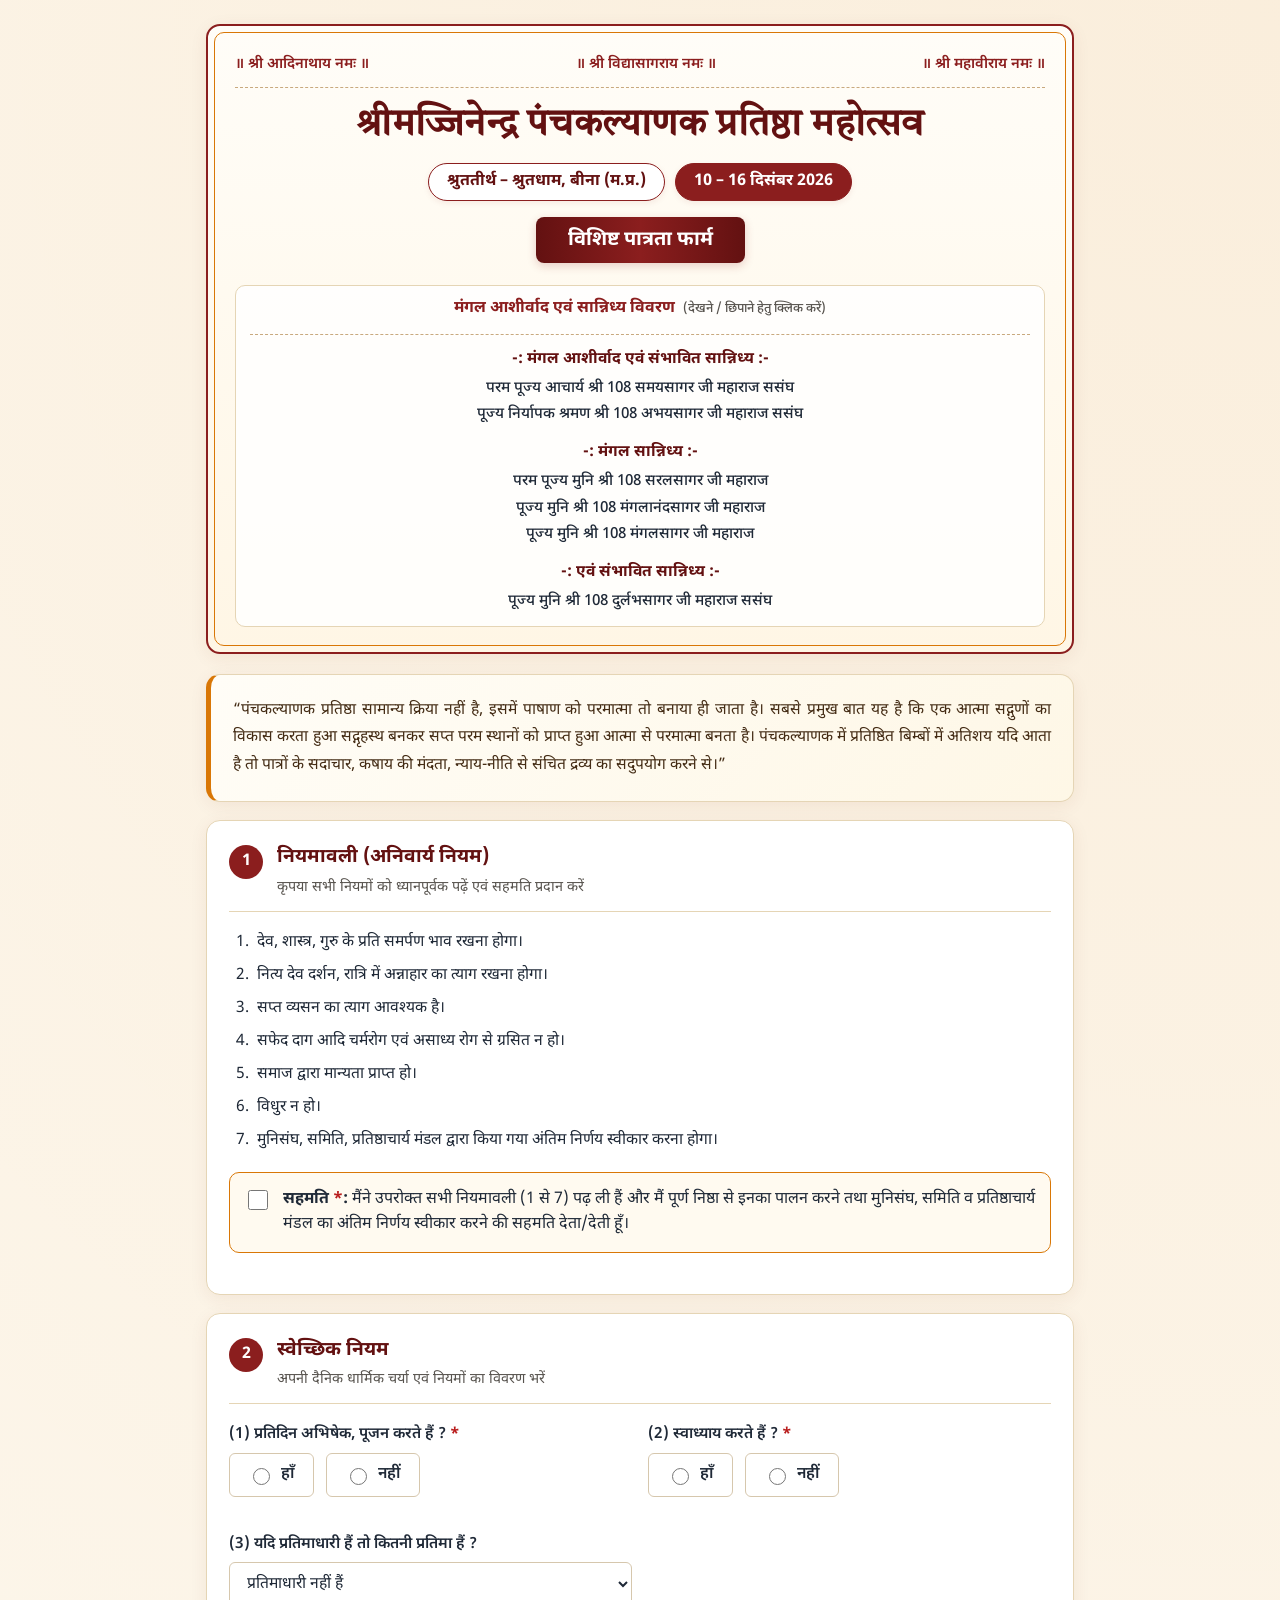
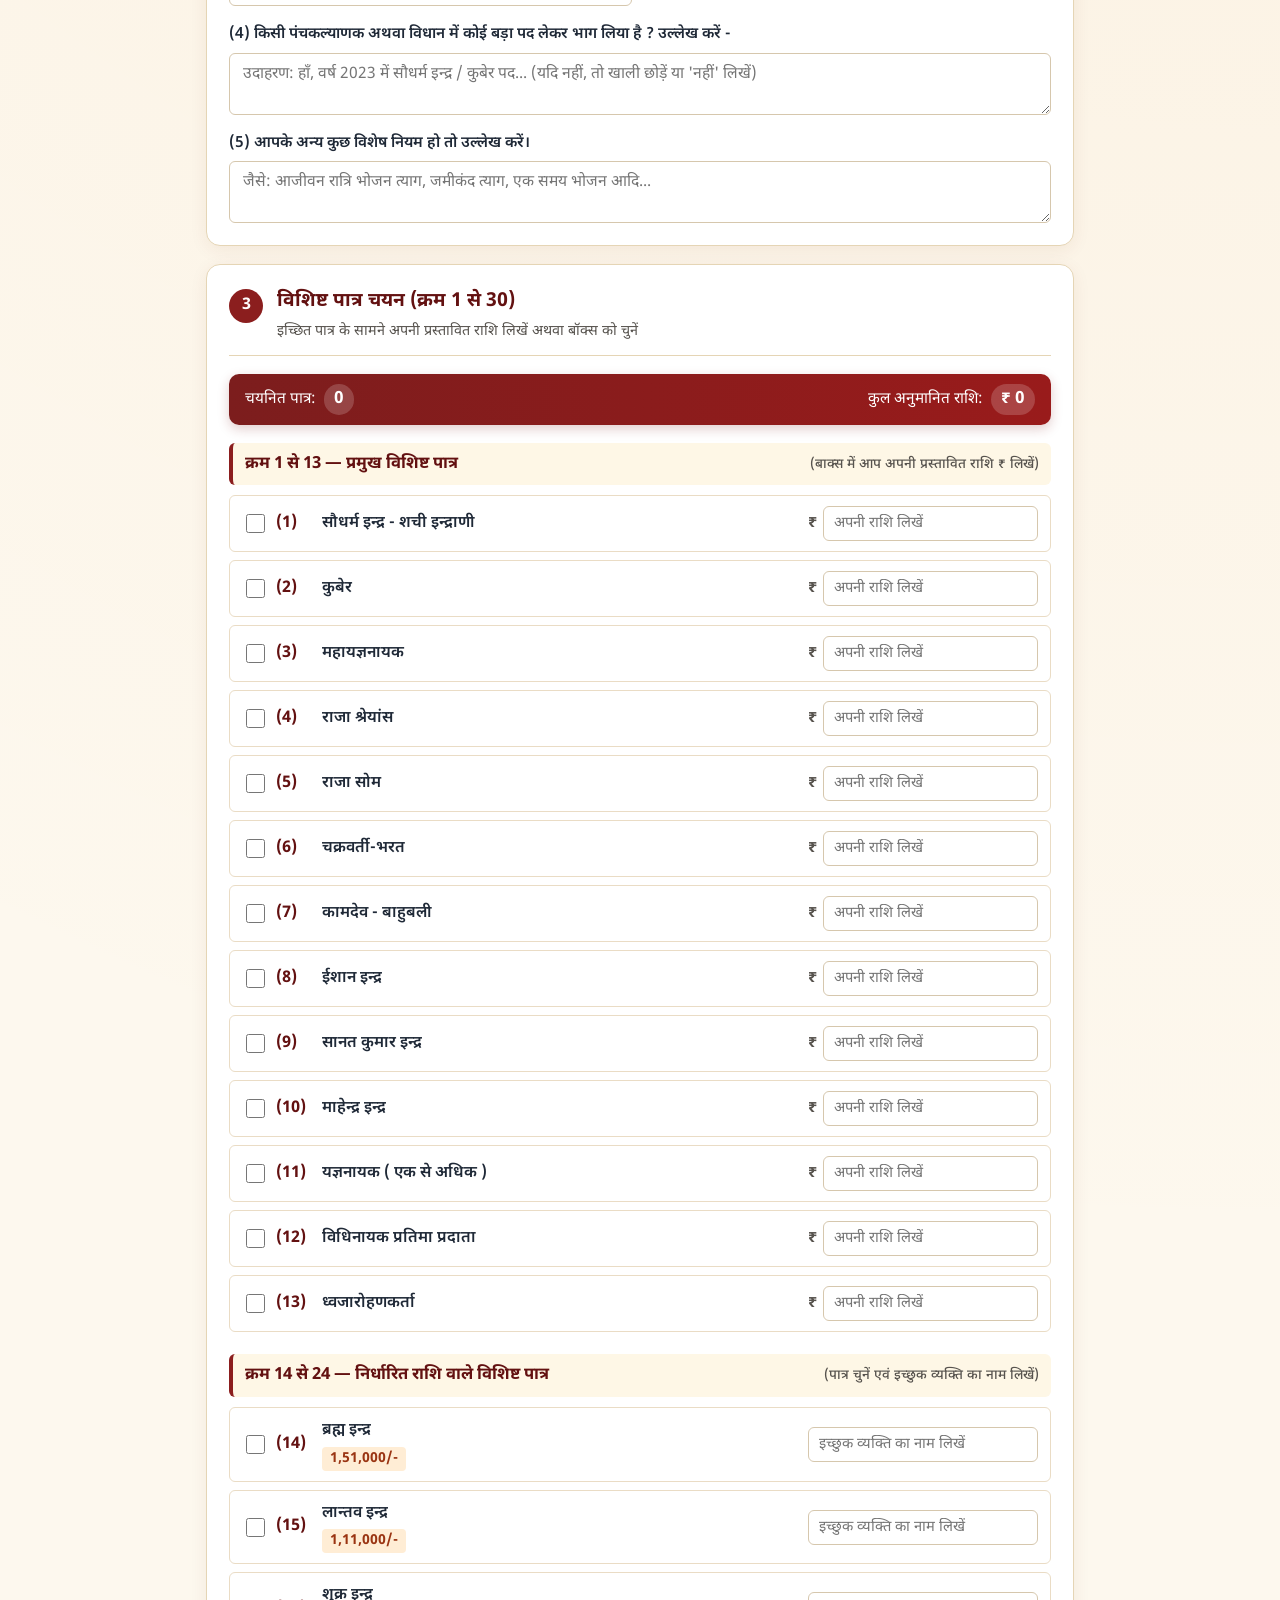
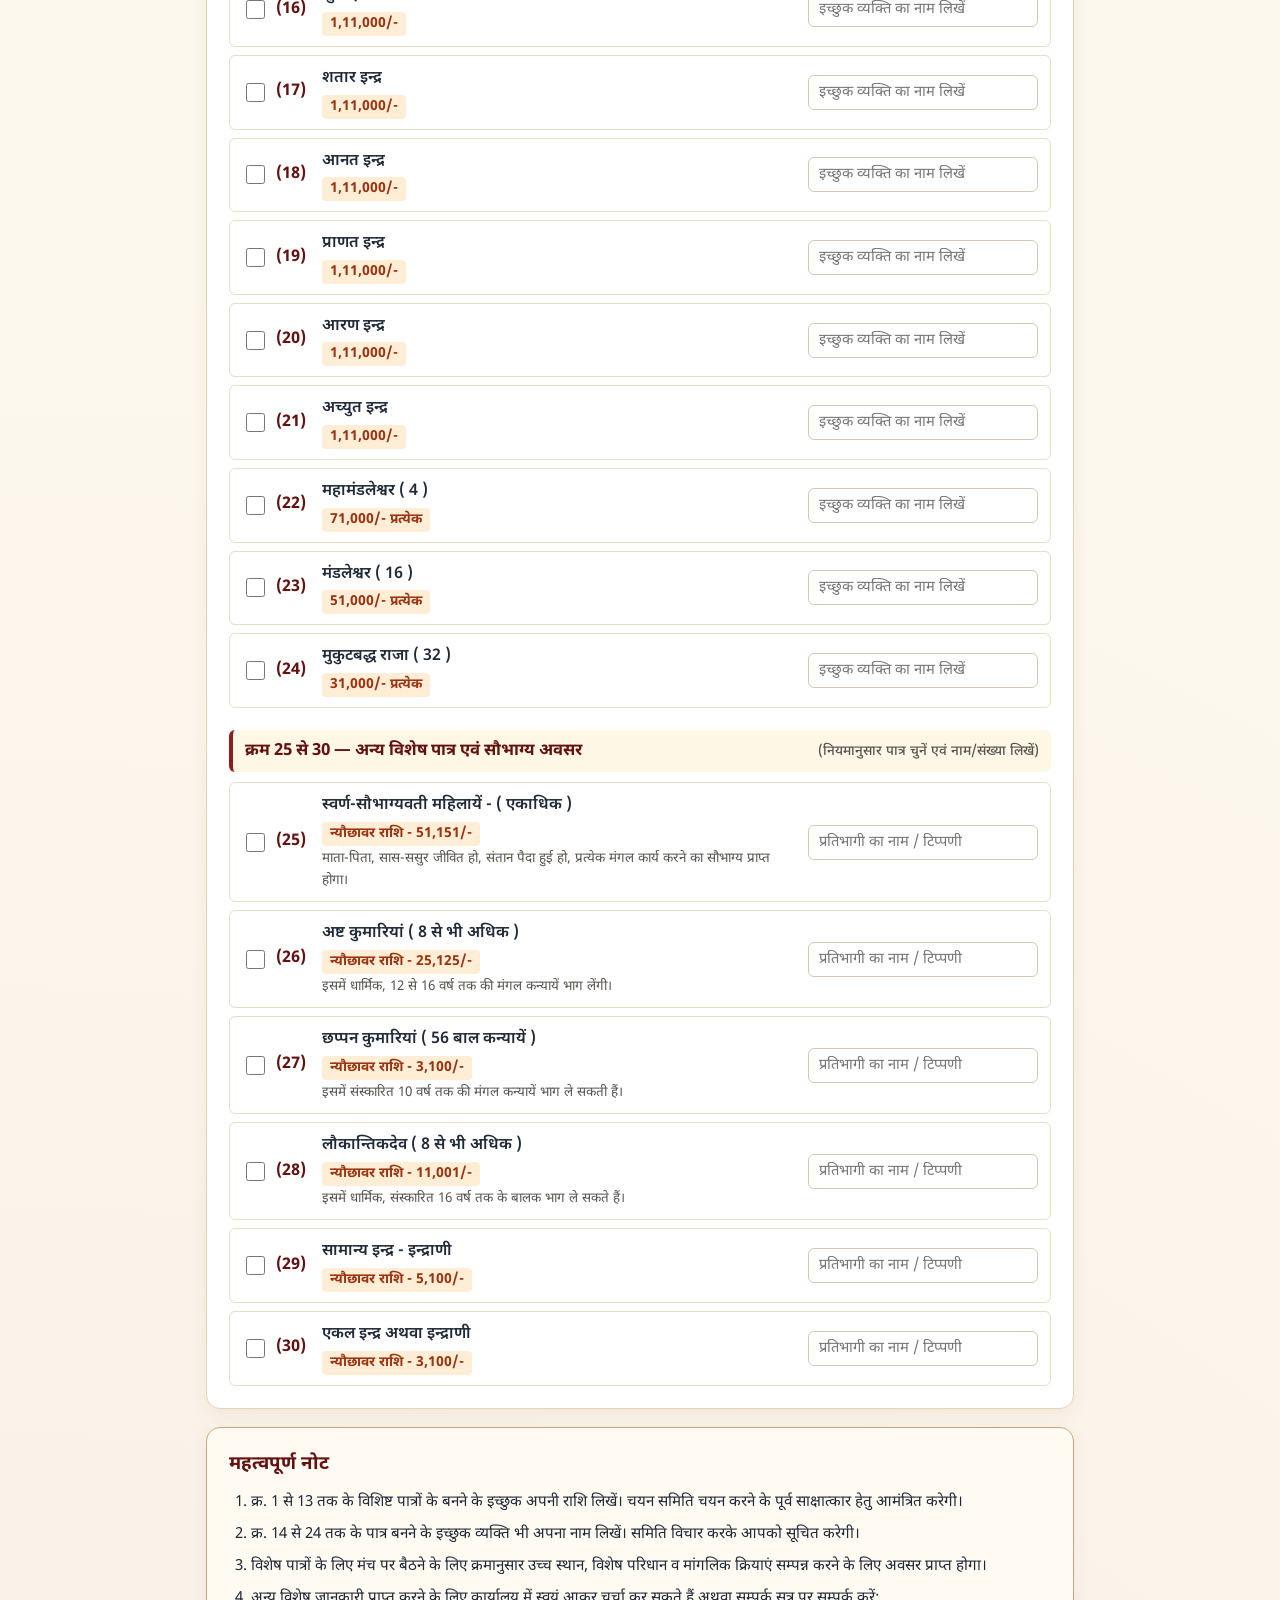
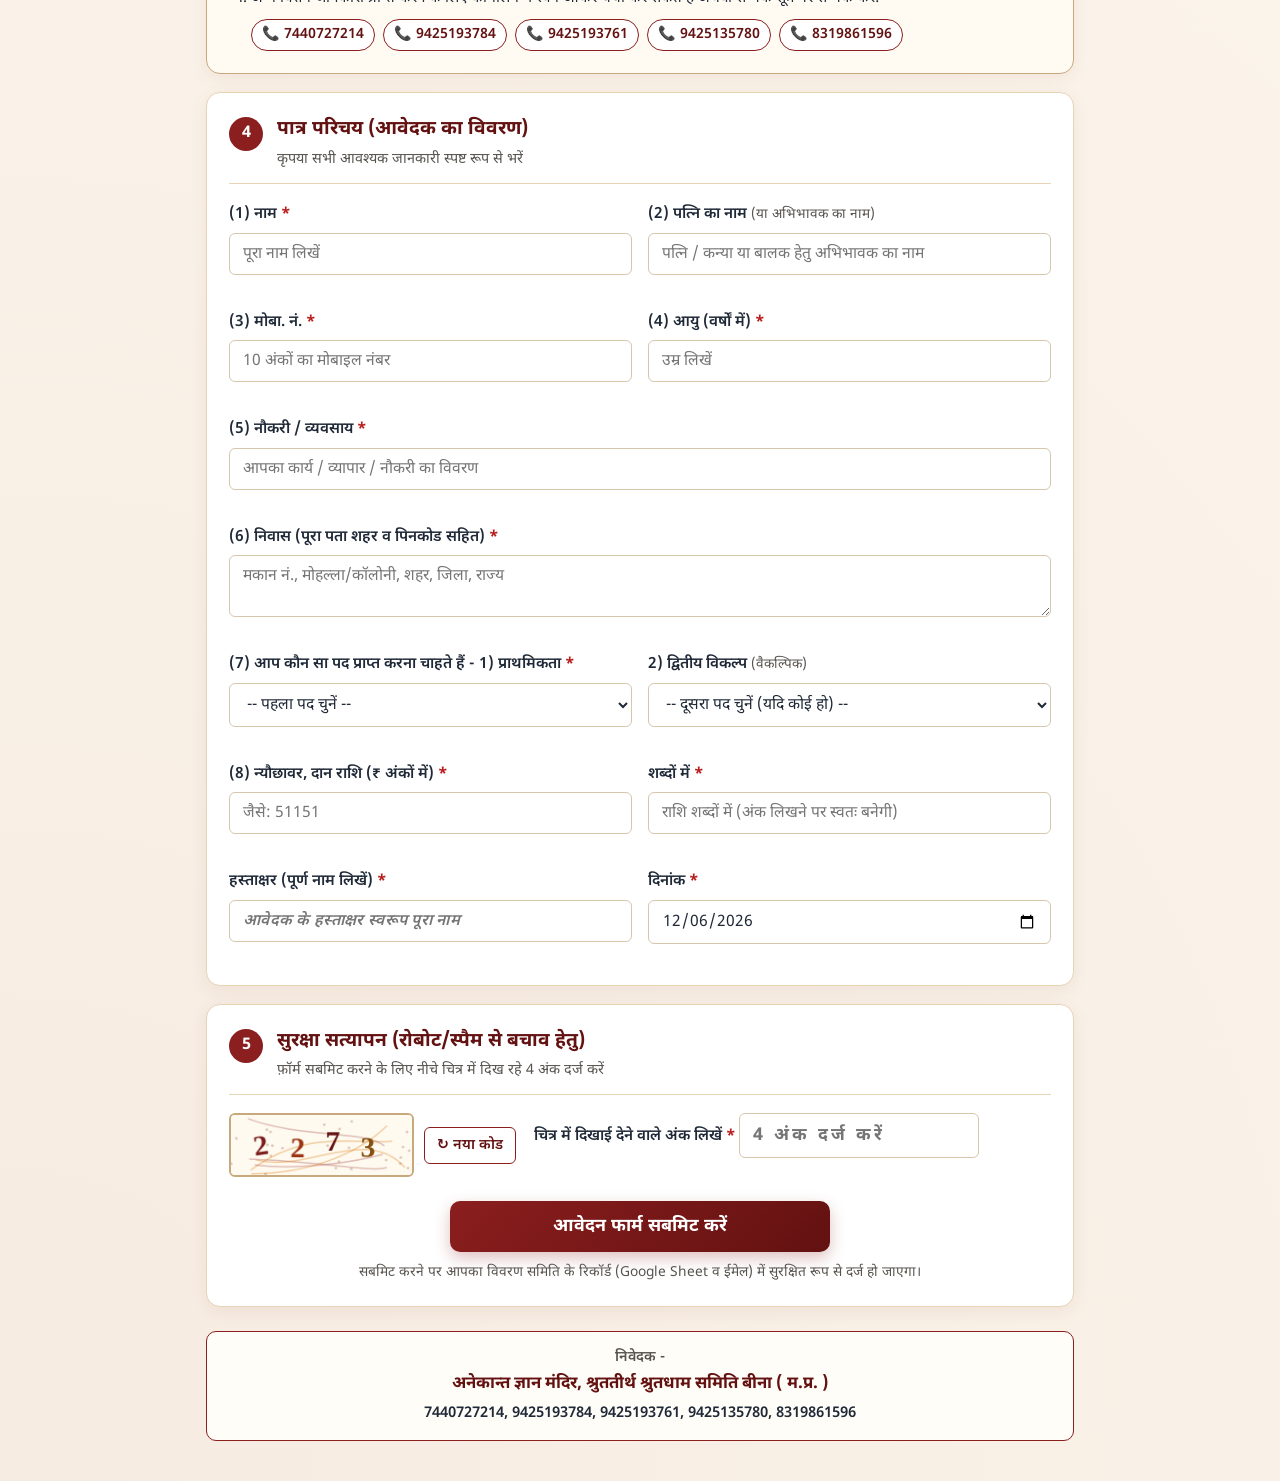
==== commit 6f70f8b4: "Combine श्रीमज्जिनेन्द्र spelling across website and Apps Script" ====
--- a/index.html
+++ b/index.html
@@ -3,8 +3,8 @@
 <head>
   <meta charset="UTF-8" />
   <meta name="viewport" content="width=device-width, initial-scale=1.0" />
-  <title>विशिष्ट पात्रता फार्म | श्री मज्जिनेन्द्र पंचकल्याणक प्रतिष्ठा महोत्सव - बीना (म.प्र.)</title>
-  <meta name="description" content="श्री मज्जिनेन्द्र पंचकल्याणक प्रतिष्ठा महोत्सव, श्रुततीर्थ – श्रुतधाम, बीना (म.प्र.) (10–16 दिसंबर 2026) हेतु ऑनलाइन विशिष्ट पात्रता आवेदन फार्म।" />
+  <title>विशिष्ट पात्रता फार्म | श्रीमज्जिनेन्द्र पंचकल्याणक प्रतिष्ठा महोत्सव - बीना (म.प्र.)</title>
+  <meta name="description" content="श्रीमज्जिनेन्द्र पंचकल्याणक प्रतिष्ठा महोत्सव, श्रुततीर्थ – श्रुतधाम, बीना (म.प्र.) (10–16 दिसंबर 2026) हेतु ऑनलाइन विशिष्ट पात्रता आवेदन फार्म।" />
   <link rel="preconnect" href="https://fonts.googleapis.com" />
   <link rel="preconnect" href="https://fonts.gstatic.com" crossorigin />
   <link href="https://fonts.googleapis.com/css2?family=Noto+Sans+Devanagari:wght@400;500;600;700;800&family=Tiro+Devanagari+Hindi:ital@0;1&display=swap" rel="stylesheet" />
@@ -29,7 +29,7 @@
           <span>॥ श्री महावीराय नमः ॥</span>
         </div>
 
-        <h1 class="mahotsav-title">श्री मज्जिनेन्द्र पंचकल्याणक प्रतिष्ठा महोत्सव</h1>
+        <h1 class="mahotsav-title">श्रीमज्जिनेन्द्र पंचकल्याणक प्रतिष्ठा महोत्सव</h1>
 
         <div class="header-badges">
           <div class="ornate-pill">श्रुततीर्थ – श्रुतधाम, बीना (म.प्र.)</div>
@@ -387,7 +387,7 @@
       <div class="receipt-badge">✓</div>
       <h2>आवेदन सफलतापूर्वक प्राप्त हुआ!</h2>
       <p class="receipt-subtitle">
-        श्री मज्जिनेन्द्र पंचकल्याणक प्रतिष्ठा महोत्सव - विशिष्ट पात्रता फार्म दर्ज कर लिया गया है।
+        श्रीमज्जिनेन्द्र पंचकल्याणक प्रतिष्ठा महोत्सव - विशिष्ट पात्रता फार्म दर्ज कर लिया गया है।
       </p>
 
       <div class="receipt-ref-box">
